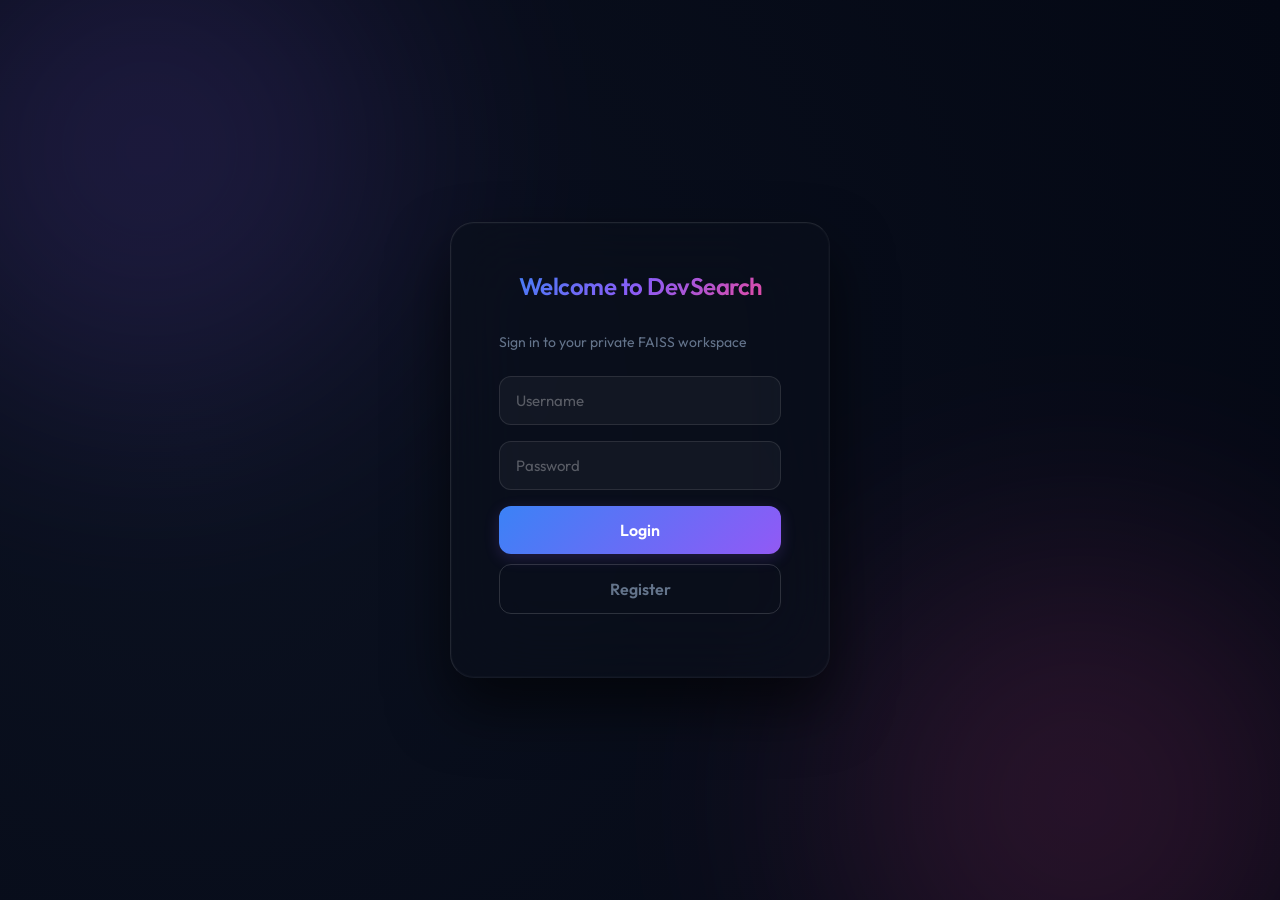
==== Frontend/index.html @ fc0b7328 "feat: Full EVSearch platform - semantic search, multi-tenant auth, web scraping, premium UI" ====
<!DOCTYPE html>
<html>

<head>
    <meta charset="UTF-8">
    <meta name="viewport" content="width=device-width, initial-scale=1.0">
    <title>DevSearch AI</title>
    
    <!-- Google Fonts -->
    <link rel="preconnect" href="https://fonts.googleapis.com">
    <link rel="preconnect" href="https://fonts.gstatic.com" crossorigin>
    <link href="https://fonts.googleapis.com/css2?family=Outfit:wght@300;400;500;600;700&display=swap" rel="stylesheet">
    
    <link rel="stylesheet" href="styles.css?v=4">
</head>

<body>

<!-- Auth Screen -->
<div id="authScreen" class="auth-wrapper">
    <div class="auth-card">
        <h2 style="color: var(--text); font-weight: 600; font-size: 24px;">Welcome to DevSearch</h2>
        <p style="color: var(--text-muted); font-size: 14px; margin-bottom: 25px;">Sign in to your private FAISS workspace</p>
        
        <input type="text" id="authUsername" placeholder="Username" class="auth-input">
        <input type="password" id="authPassword" placeholder="Password" class="auth-input">
        
        <button id="authLoginBtn" class="auth-btn" style="margin-bottom: 10px;">Login</button>
        <button id="authRegisterBtn" class="auth-btn auth-btn-outline">Register</button>
        
        <p id="authErrorMsg" style="color: var(--danger); font-size: 13px; margin-top: 15px; text-align: center;"></p>
    </div>
</div>

<div class="app hidden" id="mainApp">

    <div class="sidebar">

        <div style="display: flex; justify-content: space-between; align-items: center; margin-bottom: 15px;">
            <h2>DevSearch</h2>
            <button id="logoutBtn" style="background: none; border: none; font-size: 13px; color: var(--text-muted); cursor: pointer; text-decoration: underline;">Logout</button>
        </div>

        <button id="uploadBtn">Upload Document</button>
        <input type="file" id="fileInput" hidden multiple>
        
        <button id="addUrlBtn" style="background: rgba(255,255,255,0.05); margin-top: 10px;">Scrape Web URL</button>

        <div class="sidebar-section">
            <div class="section-header" id="docsHeader" style="cursor: pointer; display: flex; justify-content: space-between; align-items: center; user-select: none;">
                <h3>Documents</h3>
                <span id="docsToggleIcon" style="color: var(--text-muted); font-size: 14px; font-weight: 800;">▼</span>
            </div>
            <div id="docsContainer" style="margin-top: 8px;">
                <input type="text" id="docsSearchInput" placeholder="Filter documents..." style="margin-bottom: 10px; padding: 8px 12px; font-size: 13px;">
                <ul id="documentsList"></ul>
            </div>
        </div>

        <hr>

        <h3>Compare</h3>

        <select id="doc1"></select>
        <select id="doc2"></select>

        <button id="compareBtn">Compare</button>

        <div id="compareResult"></div>

    </div>


    <div class="main">

        <div class="searchBox">

            <input
                id="searchInput"
                placeholder="Ask DevSearch anything..."
            >

            <button id="searchBtn">Search</button>

        </div>

        <div id="results"></div>

        <iframe id="viewer"></iframe>

    </div>

</div>

<script type="module" src="app.js?v=8"></script>

</body>
</html>
---- Frontend/styles.css ----
:root {
  --bg-gradient: radial-gradient(circle at 15% 50%, #0b1120, #040814);
  --surface: rgba(17, 24, 39, 0.7);
  --surface-hover: rgba(31, 41, 55, 0.85);
  --primary: #3b82f6;
  --primary-hover: #2563eb;
  --accent-gradient: linear-gradient(135deg, #3b82f6, #8b5cf6, #ec4899);
  --border: rgba(255, 255, 255, 0.05);
  --text: #f1f5f9;
  --text-muted: #64748b;
  --danger: #e11d48;
  --glow: 0 0 20px rgba(59, 130, 246, 0.4);
}

* {
  box-sizing: border-box;
  margin: 0;
  padding: 0;
}

body {
  font-family: 'Outfit', -apple-system, sans-serif;
  background: var(--bg-gradient);
  background-attachment: fixed;
  color: var(--text);
  min-height: 100vh;
  overflow: hidden;
}

.app {
  display: flex;
  height: 100vh;
}

/* Scrollbar */
::-webkit-scrollbar {
  width: 6px;
  height: 6px;
}
::-webkit-scrollbar-track {
  background: transparent;
}
::-webkit-scrollbar-thumb {
  background: rgba(255, 255, 255, 0.15);
  border-radius: 4px;
}
::-webkit-scrollbar-thumb:hover {
  background: rgba(255, 255, 255, 0.25);
}

/* Sidebar */
.sidebar {
  width: 320px;
  background: rgba(9, 9, 11, 0.4);
  backdrop-filter: blur(20px);
  -webkit-backdrop-filter: blur(20px);
  border-right: 1px solid var(--border);
  padding: 24px;
  overflow-y: auto;
  display: flex;
  flex-direction: column;
  gap: 20px;
}

.sidebar h2 {
  font-size: 24px;
  font-weight: 600;
  color: #e2e8f0;
  margin-bottom: 10px;
  letter-spacing: -0.02em;
}

.sidebar h3 {
  font-size: 13px;
  font-weight: 500;
  color: var(--primary);
  text-transform: uppercase;
  letter-spacing: 1px;
  margin-top: 10px;
}

hr {
  border: 0;
  height: 1px;
  background: var(--border);
  margin: 10px 0;
}

/* Common Interactive Elements */
input, select {
  width: 100%;
  background: rgba(0, 0, 0, 0.2);
  border: 1px solid var(--border);
  color: var(--text);
  padding: 12px 14px;
  border-radius: 8px;
  font-family: inherit;
  font-size: 14px;
  outline: none;
  transition: all 0.25s ease;
}

input:focus, select:focus {
  border-color: var(--primary);
  background: rgba(0, 0, 0, 0.4);
  box-shadow: 0 0 0 3px rgba(14, 165, 233, 0.15);
}

button {
  width: 100%;
  padding: 12px 16px;
  background: var(--surface);
  color: var(--text);
  border: 1px solid var(--border);
  border-radius: 8px;
  font-family: inherit;
  font-size: 14px;
  font-weight: 500;
  cursor: pointer;
  transition: all 0.2s ease;
}

button:hover {
  background: var(--surface-hover);
  border-color: rgba(255, 255, 255, 0.2);
  transform: translateY(-1px);
}

button.primary {
  background: var(--primary);
  color: white;
  border: none;
}

button.primary:hover {
  background: var(--primary-hover);
}

/* Document List */
ul#documentsList {
  list-style: none;
  display: flex;
  flex-direction: column;
  gap: 8px;
}

ul#documentsList li {
  display: flex;
  align-items: center;
  justify-content: space-between;
  background: rgba(0, 0, 0, 0.15);
  padding: 10px 12px;
  border-radius: 8px;
  border: 1px solid var(--border);
  font-size: 13px;
  transition: background 0.2s;
}

ul#documentsList li:hover {
  background: rgba(255, 255, 255, 0.05);
}

ul#documentsList span {
  white-space: nowrap;
  overflow: hidden;
  text-overflow: ellipsis;
  flex: 1;
}

ul#documentsList button {
  width: auto;
  padding: 4px;
  background: transparent;
  color: var(--text-muted);
  border: none;
  font-size: 18px;
  height: 26px;
  width: 26px;
  display: flex;
  align-items: center;
  justify-content: center;
  border-radius: 6px;
}

ul#documentsList button:hover {
  background: rgba(244, 63, 94, 0.15);
  color: var(--danger);
  transform: scale(1.05);
}

/* Main Area */
.main {
  flex: 1;
  padding: 32px 40px;
  display: flex;
  flex-direction: column;
  gap: 24px;
  background: transparent;
}

/* Search Box Layout */
.searchBox {
  display: flex;
  gap: 16px;
}

.searchBox input {
  font-size: 16px;
  padding: 16px 20px;
  border-radius: 12px;
  background: var(--surface);
  backdrop-filter: blur(12px);
  -webkit-backdrop-filter: blur(12px);
}

.searchBox button {
  width: auto;
  padding: 0 32px;
  background: var(--primary);
  color: white;
  border: none;
  border-radius: 12px;
  font-size: 15px;
  font-weight: 600;
  letter-spacing: 0.5px;
  box-shadow: 0 4px 15px rgba(14, 165, 233, 0.3);
}

.searchBox button:hover {
  background: var(--primary-hover);
  box-shadow: 0 6px 20px rgba(14, 165, 233, 0.4);
}

/* Results Area */
#results {
  flex: 1;
  overflow-y: auto;
  display: flex;
  flex-direction: column;
  gap: 16px;
  padding-right: 12px;
}

.resultCard, .compareCard {
  background: var(--surface);
  backdrop-filter: blur(16px);
  -webkit-backdrop-filter: blur(16px);
  padding: 24px;
  border-radius: 12px;
  border: 1px solid var(--border);
  transition: all 0.25s cubic-bezier(0.4, 0, 0.2, 1);
  cursor: pointer;
  position: relative;
}

.resultCard:hover, .compareCard:hover {
  background: var(--surface-hover);
  border-color: rgba(255, 255, 255, 0.2);
  transform: translateY(-3px);
  box-shadow: 0 8px 30px rgba(0, 0, 0, 0.25);
}

.resultCard b, .compareCard b {
  color: #e2e8f0;
  font-size: 17px;
  display: block;
  margin-bottom: 4px;
  font-weight: 600;
  letter-spacing: -0.01em;
}

.resultCard .page-indicator {
  font-size: 12px;
  color: var(--primary);
  margin-bottom: 12px;
  font-weight: 500;
  text-transform: uppercase;
  letter-spacing: 0.5px;
}

.resultCard p {
  color: #cbd5e1;
  font-size: 15px;
  line-height: 1.6;
  margin-bottom: 8px;
}

.compareCard p {
  font-size: 14px;
  color: #cbd5e1;
  line-height: 1.6;
  margin: 12px 0;
  background: rgba(0, 0, 0, 0.2);
  padding: 16px;
  border-radius: 8px;
  border-left: 3px solid var(--primary);
}

.scoreBar {
  height: 4px;
  background: rgba(255, 255, 255, 0.05);
  border-radius: 4px;
  margin-top: 16px;
  overflow: hidden;
}

.scoreFill {
  height: 100%;
  background: var(--accent-gradient);
  border-radius: 4px;
}

.resultCard button {
  display: none; /* Hidden, whole card is clickable */
}

/* PDF Viewer */
iframe {
  border-radius: 12px;
  border: 1px solid var(--border);
  background: white; /* Keep white for correct PDF rendering */
  height: 45vh;
  box-shadow: 0 10px 40px rgba(0, 0, 0, 0.4);
}

/* Utilities */
.hidden {
  display: none !important;
}

/* Compare Progress Bar */
.progress-bar-container {
  width: 100%;
}
.progress-bar-track {
  height: 4px;
  background: rgba(255, 255, 255, 0.05);
  border-radius: 4px;
  overflow: hidden;
  position: relative;
}
.progress-bar-fill {
  position: absolute;
  top: 0; left: 0; bottom: 0;
  width: 30%;
  background: var(--accent-gradient);
  border-radius: 4px;
  animation: indeterminate 1.5s infinite ease-in-out;
}
@keyframes indeterminate {
  0% { left: -30%; width: 30%; }
  50% { left: 30%; width: 70%; }
  100% { left: 100%; width: 30%; }
}

/* Auth Screen */
.auth-wrapper {
  position: fixed;
  top: 0; left: 0; right: 0; bottom: 0;
  display: flex;
  justify-content: center;
  align-items: center;
  background: var(--bg-gradient);
  z-index: 1000;
  overflow: hidden;
}

/* Floating Ambient Orbs */
.auth-wrapper::before, .auth-wrapper::after {
  content: '';
  position: absolute;
  width: 500px;
  height: 500px;
  border-radius: 50%;
  background: var(--primary);
  filter: blur(120px);
  opacity: 0.15;
  animation: floatOrb 15s infinite ease-in-out alternate;
  z-index: -1;
}

.auth-wrapper::before {
  top: -100px;
  left: -100px;
  background: #8b5cf6;
}

.auth-wrapper::after {
  bottom: -150px;
  right: -50px;
  background: #ec4899;
  animation-delay: -5s;
  animation-duration: 20s;
}

@keyframes floatOrb {
  0% { transform: translate(0, 0) scale(1); }
  100% { transform: translate(150px, 100px) scale(1.2); }
}

.auth-card {
  background: rgba(10, 15, 28, 0.6);
  backdrop-filter: blur(40px);
  -webkit-backdrop-filter: blur(40px);
  border: 1px solid rgba(255, 255, 255, 0.05);
  border-top: 1px solid rgba(255, 255, 255, 0.1);
  border-left: 1px solid rgba(255, 255, 255, 0.1);
  padding: 48px;
  border-radius: 24px;
  width: 380px;
  display: flex;
  flex-direction: column;
  box-shadow: 0 30px 60px rgba(0, 0, 0, 0.6), inset 0 0 0 1px rgba(255,255,255,0.02);
  transform: translateY(0);
  animation: slideUpFade 0.7s cubic-bezier(0.16, 1, 0.3, 1) forwards;
}

.auth-card h2 {
  font-size: 28px;
  font-weight: 700;
  text-align: center;
  margin-bottom: 32px;
  background: var(--accent-gradient);
  -webkit-background-clip: text;
  background-clip: text;
  -webkit-text-fill-color: transparent;
  letter-spacing: -0.5px;
}

@keyframes slideUpFade {
  from { opacity: 0; transform: translateY(40px) scale(0.95); }
  to { opacity: 1; transform: translateY(0) scale(1); }
}
.auth-input {
  background: rgba(255, 255, 255, 0.04);
  border: 1px solid rgba(255, 255, 255, 0.1);
  color: var(--text);
  padding: 14px 16px;
  border-radius: 12px;
  margin-bottom: 16px;
  font-family: inherit;
  font-size: 15px;
  outline: none;
  transition: all 0.3s cubic-bezier(0.4, 0, 0.2, 1);
}
.auth-input:focus {
  border-color: var(--primary);
  background: rgba(255, 255, 255, 0.08);
  box-shadow: 0 0 0 4px rgba(59, 130, 246, 0.15);
  transform: translateY(-2px);
}
.auth-input::placeholder {
  color: rgba(255, 255, 255, 0.3);
}
.auth-btn {
  background: var(--accent-gradient);
  background-size: 200% auto;
  color: #fff;
  border: none;
  padding: 14px;
  border-radius: 12px;
  font-family: inherit;
  font-size: 16px;
  font-weight: 600;
  cursor: pointer;
  box-shadow: 0 4px 15px rgba(139, 92, 246, 0.2);
  transition: all 0.3s cubic-bezier(0.4, 0, 0.2, 1);
}
.auth-btn:hover {
  background-position: right center;
  box-shadow: 0 10px 25px rgba(139, 92, 246, 0.4);
  transform: translateY(-2px) scale(1.02);
}
.auth-btn:active {
  transform: translateY(0) scale(0.98);
}
.auth-btn-outline {
  background: transparent;
  border: 1px solid rgba(255, 255, 255, 0.15);
  color: var(--text-muted);
  box-shadow: none;
  background-size: 100%;
}
.auth-btn-outline:hover {
  background: rgba(255, 255, 255, 0.05);
  border-color: rgba(255, 255, 255, 0.3);
  color: var(--text);
  box-shadow: 0 4px 15px rgba(0, 0, 0, 0.2);
}
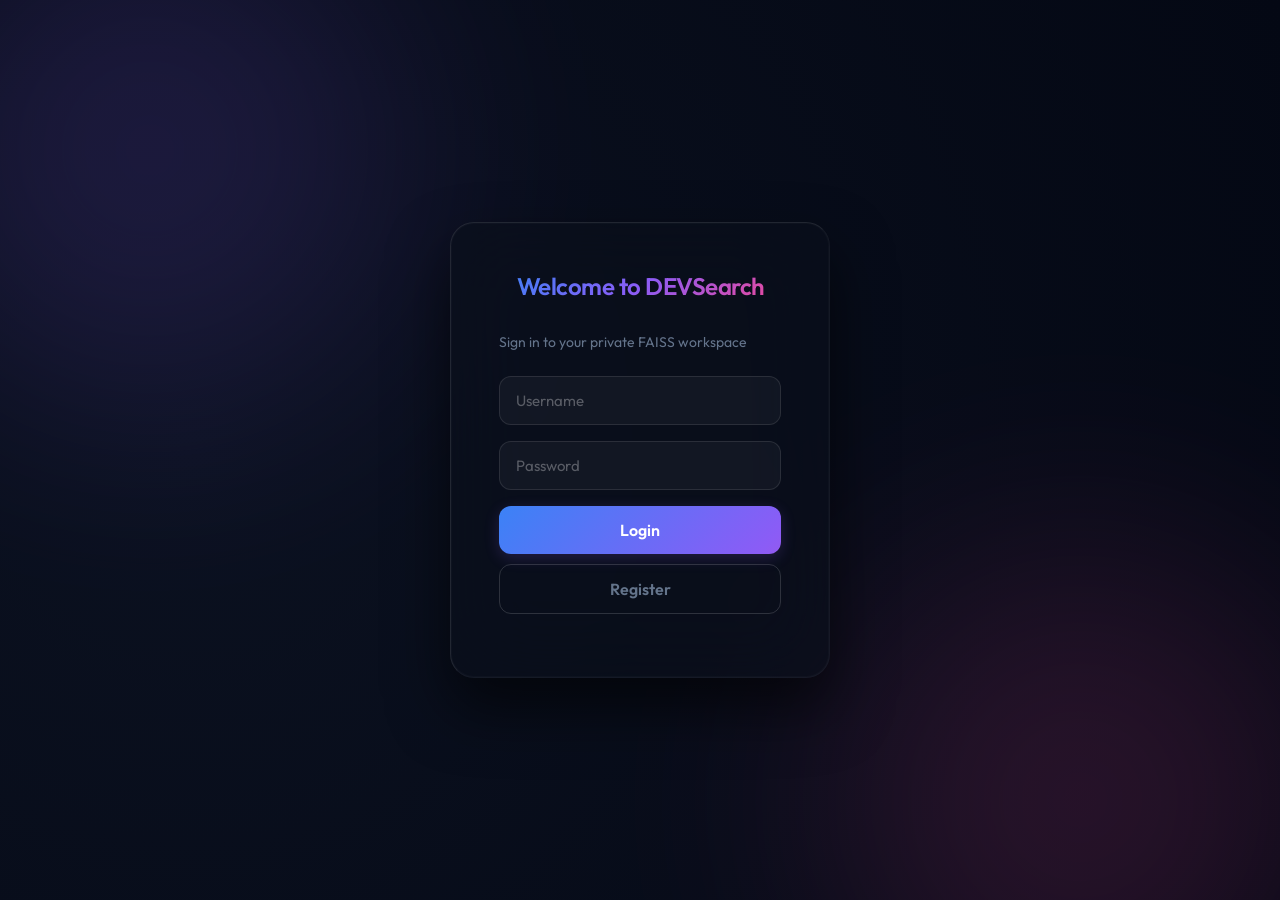
==== commit 17c99213: "chore: update requirements.txt, rename to DEVSearch, remove emojis from README" ====
--- a/Frontend/index.html
+++ b/Frontend/index.html
@@ -4,7 +4,7 @@
 <head>
     <meta charset="UTF-8">
     <meta name="viewport" content="width=device-width, initial-scale=1.0">
-    <title>DevSearch AI</title>
+    <title>DEVSearch AI</title>
     
     <!-- Google Fonts -->
     <link rel="preconnect" href="https://fonts.googleapis.com">
@@ -19,7 +19,7 @@
 <!-- Auth Screen -->
 <div id="authScreen" class="auth-wrapper">
     <div class="auth-card">
-        <h2 style="color: var(--text); font-weight: 600; font-size: 24px;">Welcome to DevSearch</h2>
+        <h2 style="color: var(--text); font-weight: 600; font-size: 24px;">Welcome to DEVSearch</h2>
         <p style="color: var(--text-muted); font-size: 14px; margin-bottom: 25px;">Sign in to your private FAISS workspace</p>
         
         <input type="text" id="authUsername" placeholder="Username" class="auth-input">
@@ -37,7 +37,7 @@
     <div class="sidebar">
 
         <div style="display: flex; justify-content: space-between; align-items: center; margin-bottom: 15px;">
-            <h2>DevSearch</h2>
+            <h2>DEVSearch</h2>
             <button id="logoutBtn" style="background: none; border: none; font-size: 13px; color: var(--text-muted); cursor: pointer; text-decoration: underline;">Logout</button>
         </div>
 
@@ -77,7 +77,7 @@
 
             <input
                 id="searchInput"
-                placeholder="Ask DevSearch anything..."
+                placeholder="Ask DEVSearch anything..."
             >
 
             <button id="searchBtn">Search</button>
